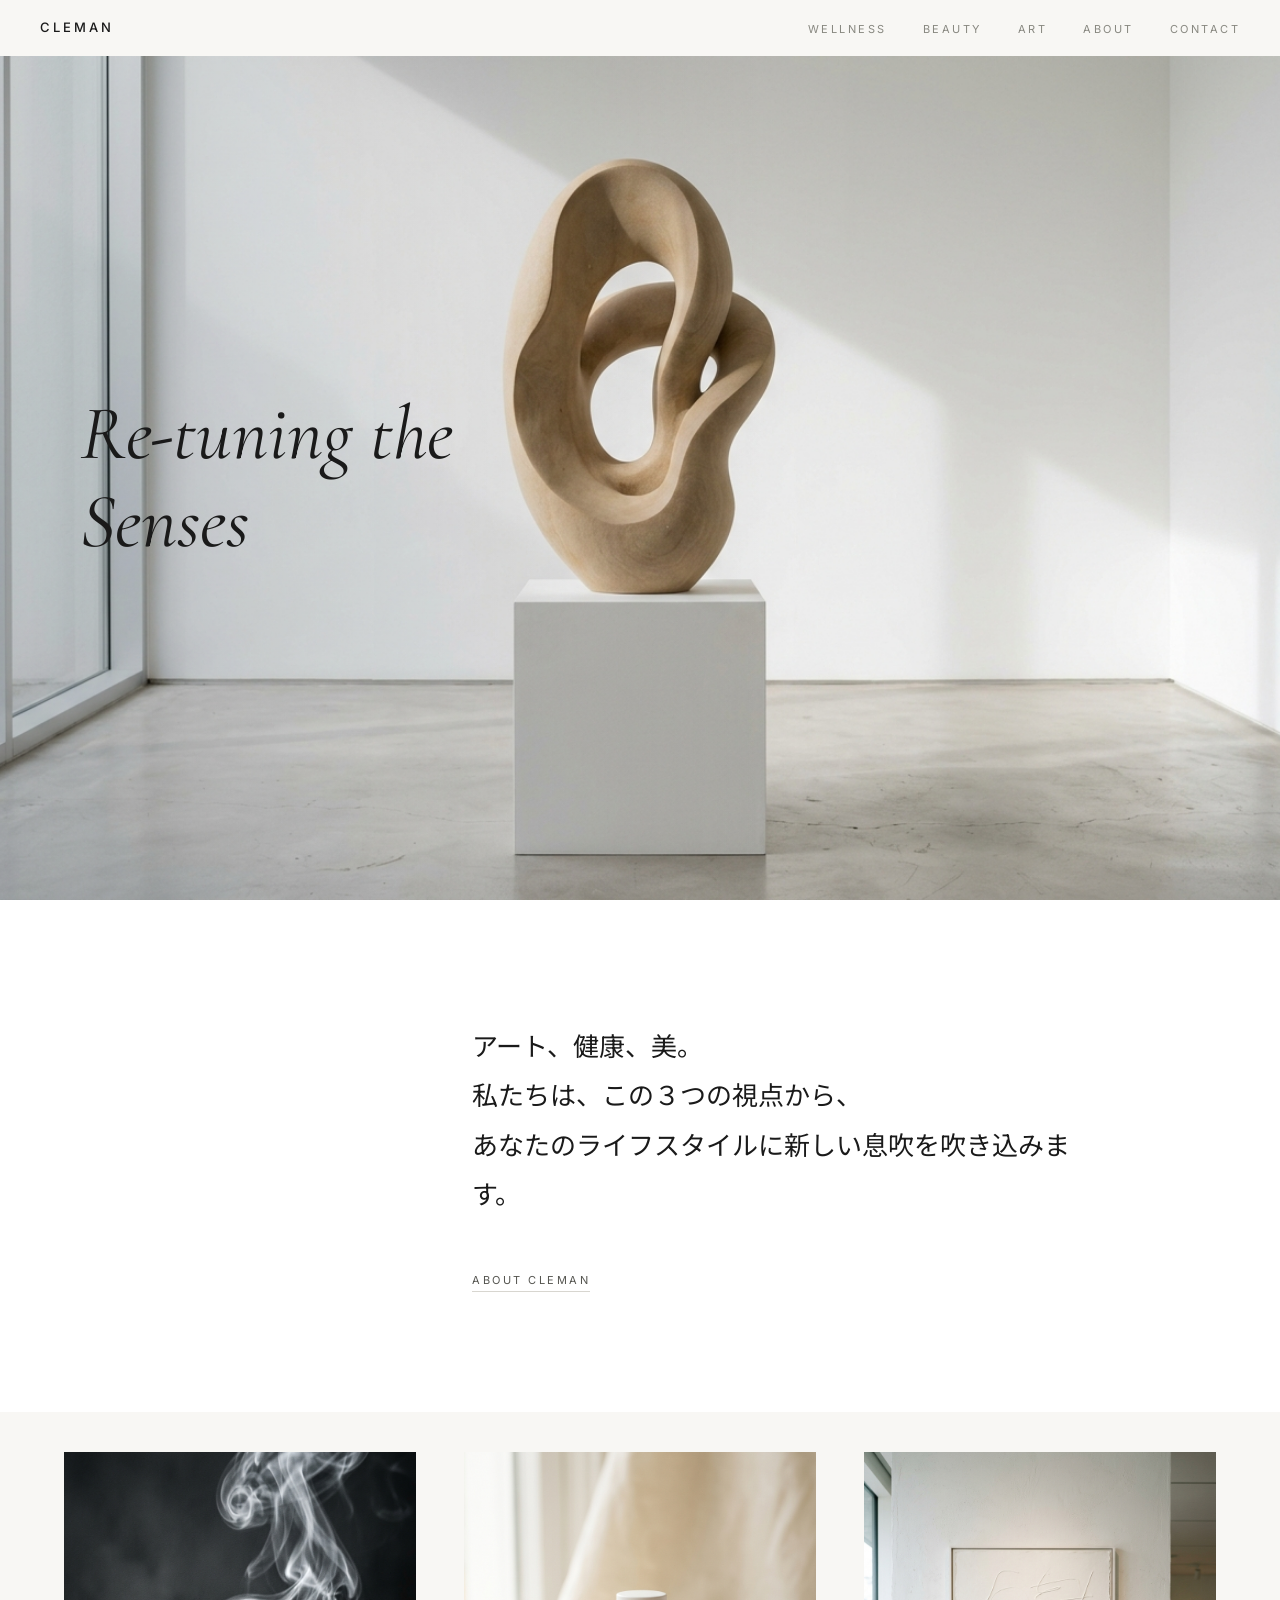
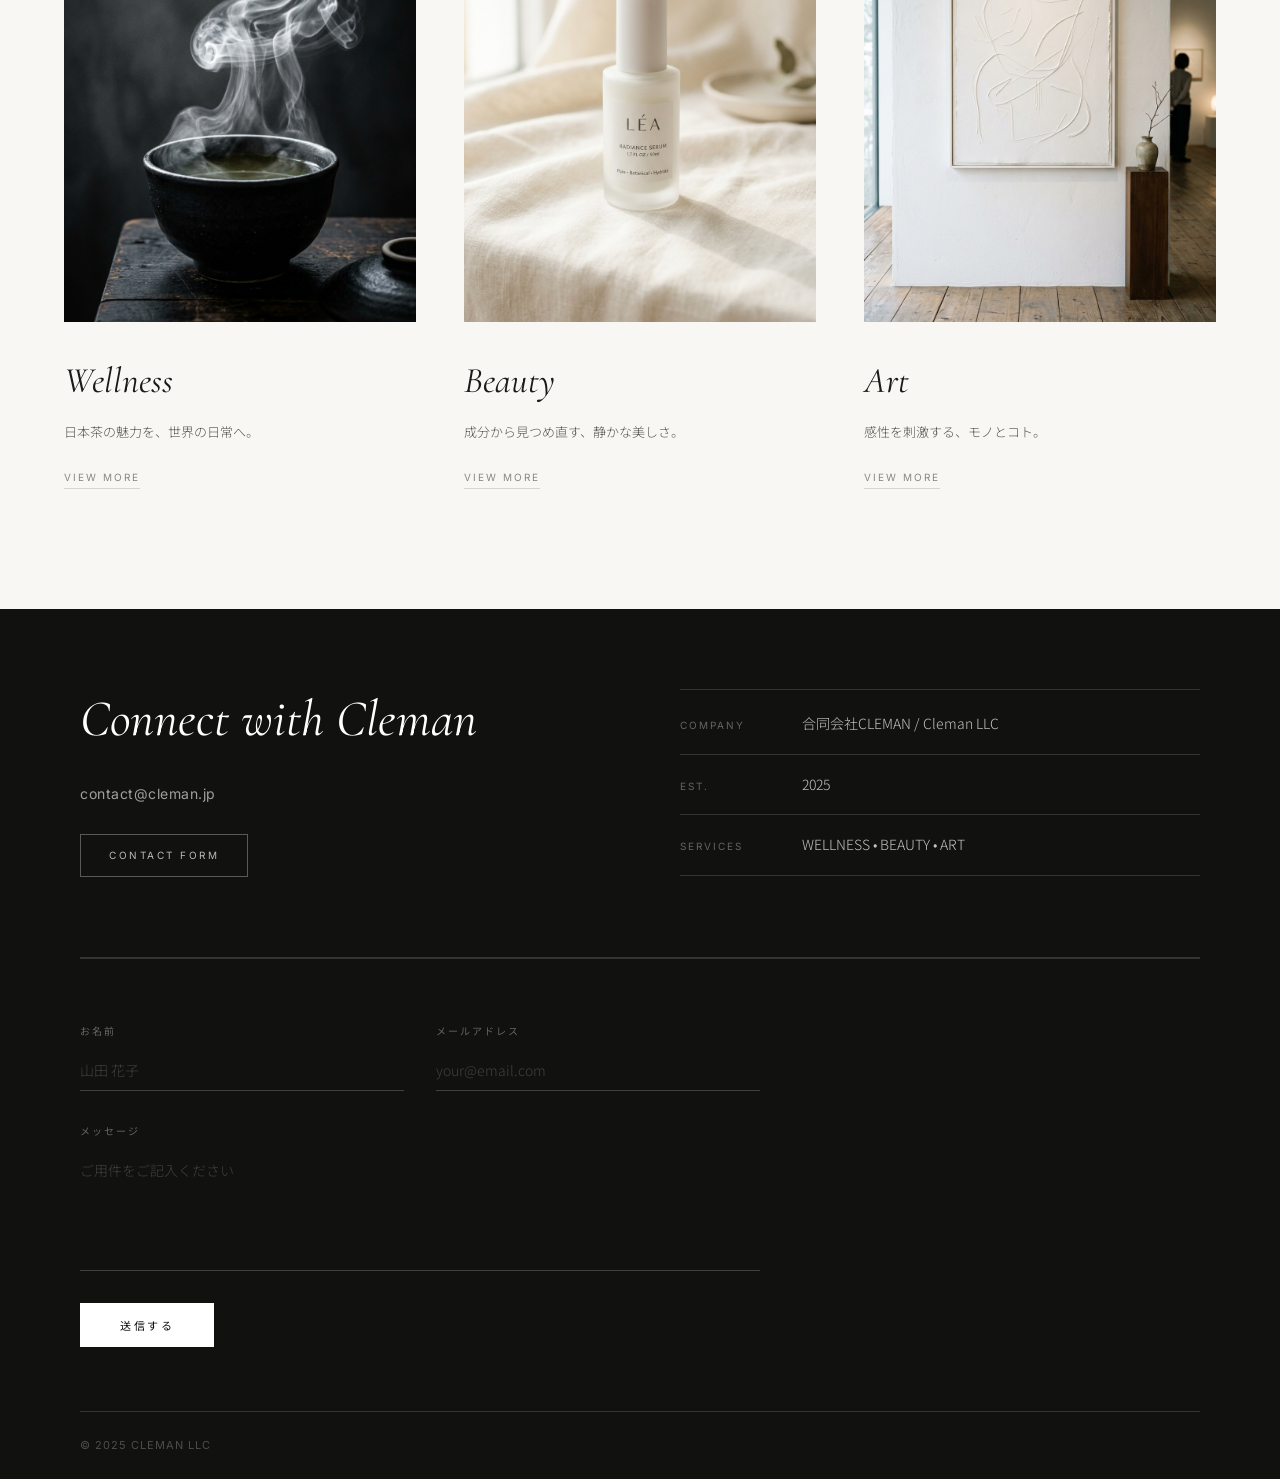
==== index.html @ aa6a466a "Initial commit: CLEMAN website redesign" ====
<!DOCTYPE html>
<html lang="ja">
<head>
  <meta charset="UTF-8">
  <meta name="viewport" content="width=device-width, initial-scale=1.0">

  <!-- SEO -->
  <title>CLEMAN | 合同会社クレマン</title>
  <meta name="description" content="CLEMAN（クレマン）は、Wellness・Beauty・Artを通じて、あなたのライフスタイルに新しい価値を提案します。">
  <meta name="keywords" content="CLEMAN,クレマン,Wellness,Beauty,Art,日本茶,スキンケア,ジュエリー,ライフスタイル,合同会社">
  <meta name="author" content="合同会社CLEMAN">
  <meta name="robots" content="index, follow">
  <link rel="canonical" href="https://cleman.jp/">

  <!-- Open Graph -->
  <meta property="og:type" content="website">
  <meta property="og:url" content="https://cleman.jp/">
  <meta property="og:title" content="CLEMAN | 合同会社クレマン">
  <meta property="og:description" content="CLEMAN（クレマン）は、Wellness・Beauty・Artを通じて、あなたのライフスタイルに新しい価値を提案します。">
  <meta property="og:image" content="https://cleman.jp/assets/hero.jpg">
  <meta property="og:locale" content="ja_JP">
  <meta property="og:site_name" content="CLEMAN">

  <!-- Twitter Card -->
  <meta name="twitter:card" content="summary_large_image">
  <meta name="twitter:title" content="CLEMAN | 合同会社クレマン">
  <meta name="twitter:description" content="CLEMAN（クレマン）は、Wellness・Beauty・Artを通じて、あなたのライフスタイルに新しい価値を提案します。">
  <meta name="twitter:image" content="https://cleman.jp/assets/hero.jpg">

  <!-- JSON-LD Structured Data -->
  <script type="application/ld+json">
  {
    "@context": "https://schema.org",
    "@type": "Organization",
    "name": "合同会社CLEMAN",
    "alternateName": "Cleman LLC",
    "url": "https://cleman.jp",
    "logo": "https://cleman.jp/assets/hero.jpg",
    "description": "CLEMAN（クレマン）は、Wellness・Beauty・Artを通じて、あなたのライフスタイルに新しい価値を提案します。",
    "foundingDate": "2025",
    "address": { "@type": "PostalAddress", "addressCountry": "JP" },
    "contactPoint": {
      "@type": "ContactPoint",
      "email": "contact@cleman.jp",
      "contactType": "customer service"
    }
  }
  </script>

  <link rel="preconnect" href="https://fonts.googleapis.com">
  <link rel="preconnect" href="https://fonts.gstatic.com" crossorigin>
  <link href="https://fonts.googleapis.com/css2?family=Cormorant+Garamond:ital,wght@0,300;0,400;1,300;1,400;1,500&family=Inter:wght@300;400;500&family=Noto+Sans+JP:wght@300;400&display=swap" rel="stylesheet">
  <link rel="stylesheet" href="styles.css">
</head>
<body>

  <!-- ── NAV ── -->
  <nav class="nav" id="nav">
    <a href="#home" class="nav-logo">CLEMAN</a>
    <ul class="nav-links" id="nav-links">
      <li><a href="#wellness" class="nav-link">WELLNESS</a></li>
      <li><a href="#beauty"   class="nav-link">BEAUTY</a></li>
      <li><a href="#art"      class="nav-link">ART</a></li>
      <li><a href="#about"    class="nav-link">ABOUT</a></li>
      <li><a href="#contact"  class="nav-link">CONTACT</a></li>
    </ul>
    <button class="nav-toggle" id="nav-toggle" aria-label="メニュー">
      <span></span><span></span>
    </button>
  </nav>

  <!-- ── HERO ── -->
  <section class="hero" id="home">
    <img src="assets/hero.jpg" alt="CLEMAN" class="hero-img">
    <div class="hero-overlay">
      <h1 class="hero-text"><em>Re-tuning the<br>Senses</em></h1>
    </div>
  </section>

  <!-- ── PHILOSOPHY ── -->
  <section class="philosophy" id="about">
    <div class="philosophy-inner">
      <p class="philosophy-headline">アート、健康、美。<br>私たちは、この３つの視点から、<br>あなたのライフスタイルに新しい息吹を吹き込みます。</p>
      <a href="#contact" class="philosophy-link">ABOUT CLEMAN</a>
    </div>
  </section>

  <!-- ── SERVICES GRID ── -->
  <section class="services-grid" id="services">
    <!-- Wellness -->
    <article class="service-card" id="wellness">
      <div class="card-img-wrap">
        <img src="assets/wellness.jpg" alt="Wellness">
      </div>
      <div class="card-body">
        <h2 class="card-title">Wellness</h2>
        <p class="card-sub">日本茶の魅力を、世界の日常へ。</p>
        <a href="wellness.html" class="card-link">VIEW MORE</a>
      </div>
    </article>

    <!-- Beauty -->
    <article class="service-card" id="beauty">
      <div class="card-img-wrap">
        <img src="assets/beauty.jpg" alt="Beauty">
      </div>
      <div class="card-body">
        <h2 class="card-title">Beauty</h2>
        <p class="card-sub">成分から見つめ直す、静かな美しさ。</p>
        <a href="beauty.html" class="card-link">VIEW MORE</a>
      </div>
    </article>

    <!-- Art -->
    <article class="service-card" id="art">
      <div class="card-img-wrap">
        <img src="assets/art.jpg" alt="Art">
      </div>
      <div class="card-body">
        <h2 class="card-title">Art</h2>
        <p class="card-sub">感性を刺激する、モノとコト。</p>
        <a href="art.html" class="card-link">VIEW MORE</a>
      </div>
    </article>
  </section>


  <!-- ── FOOTER / CONTACT ── -->
  <footer class="footer-dark" id="contact">
    <div class="footer-top">
      <div class="footer-left">
        <h2 class="footer-heading"><em>Connect with Cleman</em></h2>
        <a href="mailto:contact@cleman.jp" class="footer-email">contact@cleman.jp</a>
        <a href="#contact-form" class="footer-btn">CONTACT FORM</a>
      </div>
      <div class="footer-right">
        <div class="footer-info-row">
          <span class="fi-label">COMPANY</span>
          <span class="fi-value">合同会社CLEMAN / Cleman LLC</span>
        </div>
        <div class="footer-info-row">
          <span class="fi-label">EST.</span>
          <span class="fi-value">2025</span>
        </div>
        <div class="footer-info-row">
          <span class="fi-label">SERVICES</span>
          <span class="fi-value">WELLNESS &bull; BEAUTY &bull; ART</span>
        </div>
      </div>
    </div>

    <!-- Contact Form -->
    <div class="footer-form-wrap" id="contact-form">
      <form class="contact-form"
            action="https://formsubmit.co/contact@cleman.jp" method="POST">
        <input type="hidden" name="_subject" value="CLEMANへのお問い合わせ">
        <input type="hidden" name="_next" value="https://cleman.jp">
        <input type="hidden" name="_captcha" value="false">
        <div class="form-row">
          <div class="form-group">
            <label for="name">お名前</label>
            <input type="text" id="name" name="name" required placeholder="山田 花子">
          </div>
          <div class="form-group">
            <label for="email">メールアドレス</label>
            <input type="email" id="email" name="email" required placeholder="your@email.com">
          </div>
        </div>
        <div class="form-group">
          <label for="message">メッセージ</label>
          <textarea id="message" name="message" required rows="5"
                    placeholder="ご用件をご記入ください"></textarea>
        </div>
        <button type="submit" class="submit-btn">送信する</button>
      </form>
    </div>

    <div class="footer-bottom">
      <span>&copy; 2025 CLEMAN LLC</span>
    </div>
  </footer>

  <script src="script.js"></script>
</body>
</html>
---- styles.css ----
/* =============================================
   CLEMAN — Scrollable Single-Page Design
   ============================================= */

*, *::before, *::after { box-sizing: border-box; margin: 0; padding: 0; }

:root {
  --bg:      #f8f7f4;
  --white:   #ffffff;
  --dark:    #111110;
  --ink:     #1a1a1a;
  --mid:     #555550;
  --soft:    #888880;
  --rule:    #d8d6d0;
  --rule-dk: rgba(255,255,255,0.15);

  --serif: 'Cormorant Garamond', Georgia, serif;
  --sans:  'Inter', 'Noto Sans JP', sans-serif;
  --ja:    'Noto Sans JP', sans-serif;

  --nav-h: 56px;
  --ease:  cubic-bezier(0.4, 0, 0.2, 1);
}

html { scroll-behavior: smooth; }

body {
  background: var(--bg);
  color: var(--ink);
  font-family: var(--sans);
  font-size: 15px;
  line-height: 1.7;
  -webkit-font-smoothing: antialiased;
}

img { display: block; width: 100%; height: 100%; object-fit: cover; }
a   { color: inherit; text-decoration: none; }
ul  { list-style: none; }

/* ── scroll offset for fixed nav ── */
[id] { scroll-margin-top: var(--nav-h); }

/* =============================================
   NAV
   ============================================= */
.nav {
  position: fixed;
  top: 0; left: 0; right: 0;
  height: var(--nav-h);
  display: flex;
  align-items: center;
  justify-content: space-between;
  padding: 0 40px;
  background: var(--bg);
  z-index: 100;
  transition: border-color 0.3s var(--ease), background 0.3s var(--ease);
  border-bottom: 1px solid transparent;
}
.nav.scrolled { border-bottom-color: var(--rule); }

.nav-logo {
  font-family: var(--sans);
  font-weight: 500;
  font-size: 13px;
  letter-spacing: 3px;
  color: var(--ink);
}

.nav-links {
  display: flex;
  gap: 36px;
  list-style: none;
}

.nav-link {
  font-size: 11px;
  letter-spacing: 2.5px;
  color: var(--soft);
  transition: color 0.25s var(--ease);
  position: relative;
}
.nav-link::after {
  content: '';
  position: absolute;
  bottom: -2px; left: 0;
  width: 0; height: 1px;
  background: var(--ink);
  transition: width 0.3s var(--ease);
}
.nav-link:hover { color: var(--ink); }
.nav-link:hover::after,
.nav-link.active::after { width: 100%; }
.nav-link.active { color: var(--ink); }

.nav-toggle {
  display: none;
  flex-direction: column;
  gap: 5px;
  background: none;
  border: none;
  cursor: pointer;
  padding: 4px;
}
.nav-toggle span {
  display: block;
  width: 22px; height: 1px;
  background: var(--ink);
  transition: all 0.3s var(--ease);
}

/* =============================================
   HERO
   ============================================= */
.hero {
  position: relative;
  width: 100%;
  height: calc(100vh - var(--nav-h));
  margin-top: var(--nav-h);
  overflow: hidden;
}

.hero-img {
  width: 100%; height: 100%;
  object-fit: cover;
  object-position: center;
  transition: transform 0.8s var(--ease);
}

.hero-overlay {
  position: absolute;
  inset: 0;
  display: flex;
  align-items: center;
  justify-content: flex-start;
  padding: 0 80px;
  background: linear-gradient(to right, rgba(0,0,0,0.18) 0%, transparent 60%);
}

.hero-text {
  font-family: var(--serif);
  font-weight: 400;
  font-size: clamp(42px, 6vw, 80px);
  line-height: 1.15;
  color: var(--ink);
  max-width: 600px;
}

/* =============================================
   PHILOSOPHY
   ============================================= */
.philosophy {
  background: var(--white);
  padding: 120px 80px;
}

.philosophy-inner {
  max-width: 640px;
  margin: 0 auto 0 35%;
}

.philosophy-headline {
  font-family: var(--ja);
  font-weight: 400;
  font-size: clamp(18px, 2.4vw, 26px);
  line-height: 1.9;
  color: var(--ink);
  margin-bottom: 48px;
}

.philosophy-link {
  display: inline-block;
  font-size: 11px;
  letter-spacing: 2.5px;
  color: var(--mid);
  border-bottom: 1px solid var(--rule);
  padding-bottom: 2px;
  transition: color 0.2s var(--ease), border-color 0.2s var(--ease);
}
.philosophy-link:hover { color: var(--ink); border-color: var(--ink); }

/* =============================================
   SERVICES GRID
   ============================================= */
.services-grid {
  background: var(--bg);
  display: grid;
  grid-template-columns: repeat(3, 1fr);
  gap: 0;
  padding: 0 40px 80px;
}

.service-card {
  padding: 40px 24px;
}

.card-img-wrap {
  width: 100%;
  aspect-ratio: 3/4;
  overflow: hidden;
  background: #e4e0d8;
  margin-bottom: 28px;
}

.card-img-wrap img {
  width: 100%; height: 100%;
  object-fit: cover;
  transition: transform 0.7s var(--ease);
}
.service-card:hover .card-img-wrap img { transform: scale(1.04); }

.card-title {
  font-family: var(--serif);
  font-style: italic;
  font-weight: 400;
  font-size: clamp(24px, 3vw, 36px);
  color: var(--ink);
  margin-bottom: 10px;
}

.card-sub {
  font-family: var(--ja);
  font-weight: 300;
  font-size: 13px;
  color: var(--mid);
  line-height: 1.7;
  margin-bottom: 20px;
}

.card-link {
  display: inline-block;
  font-size: 10px;
  letter-spacing: 2px;
  color: var(--soft);
  border-bottom: 1px solid var(--rule);
  padding-bottom: 2px;
  transition: color 0.2s var(--ease), border-color 0.2s var(--ease);
}
.card-link:hover { color: var(--ink); border-color: var(--ink); }

/* =============================================
   SERVICE DETAIL SECTIONS
   ============================================= */
.service-detail {
  background: var(--white);
  border-top: 1px solid var(--rule);
}

.detail-heading {
  font-family: var(--serif);
  font-weight: 400;
  font-size: clamp(48px, 7vw, 88px);
  line-height: 1;
  padding: 52px 80px 40px;
  border-bottom: 1px solid var(--rule);
}

.detail-layout {
  display: grid;
  grid-template-columns: 46% 1fr;
  min-height: 520px;
}

.detail-img {
  overflow: hidden;
  background: #e8e4de;
}

.detail-img img {
  width: 100%; height: 100%;
  object-fit: cover;
  transition: transform 0.8s var(--ease);
}
.service-detail:hover .detail-img img { transform: scale(1.03); }

.detail-content {
  padding: 64px 80px 64px 72px;
  display: flex;
  flex-direction: column;
  justify-content: center;
}

.detail-headline {
  font-family: var(--ja);
  font-weight: 400;
  font-size: clamp(20px, 2.5vw, 28px);
  line-height: 1.7;
  margin-bottom: 28px;
}

.detail-desc {
  font-family: var(--ja);
  font-weight: 300;
  font-size: 13.5px;
  line-height: 2;
  color: var(--mid);
  margin-bottom: 40px;
  max-width: 480px;
}

.detail-list {
  border-top: 1px solid var(--rule);
}
.detail-list li {
  font-family: var(--ja);
  font-weight: 300;
  font-size: 13px;
  color: var(--mid);
  padding: 14px 0;
  border-bottom: 1px solid var(--rule);
  letter-spacing: 0.04em;
  transition: color 0.2s var(--ease), padding-left 0.2s var(--ease);
}
.detail-list li:hover { color: var(--ink); padding-left: 8px; }

/* =============================================
   DARK FOOTER
   ============================================= */
.footer-dark {
  background: var(--dark);
  color: rgba(255,255,255,0.85);
  padding: 80px 80px 0;
}

.footer-top {
  display: grid;
  grid-template-columns: 1fr 1fr;
  gap: 80px;
  padding-bottom: 80px;
  border-bottom: 1px solid var(--rule-dk);
}

.footer-heading {
  font-family: var(--serif);
  font-weight: 400;
  font-size: clamp(32px, 4vw, 54px);
  line-height: 1.2;
  color: #ffffff;
  margin-bottom: 32px;
}

.footer-email {
  display: block;
  font-size: 14px;
  letter-spacing: 0.5px;
  color: rgba(255,255,255,0.6);
  margin-bottom: 28px;
  transition: color 0.2s var(--ease);
}
.footer-email:hover { color: #ffffff; }

.footer-btn {
  display: inline-block;
  border: 1px solid rgba(255,255,255,0.3);
  padding: 12px 28px;
  font-size: 10px;
  letter-spacing: 2.5px;
  color: rgba(255,255,255,0.7);
  transition: all 0.25s var(--ease);
}
.footer-btn:hover {
  border-color: rgba(255,255,255,0.7);
  color: #ffffff;
}

.footer-right {
  border-top: 1px solid var(--rule-dk);
  padding-top: 4px;
}

.footer-info-row {
  display: flex;
  gap: 32px;
  align-items: baseline;
  padding: 18px 0;
  border-bottom: 1px solid var(--rule-dk);
}

.fi-label {
  font-size: 10px;
  letter-spacing: 2px;
  color: rgba(255,255,255,0.35);
  min-width: 90px;
  flex-shrink: 0;
}

.fi-value {
  font-family: var(--ja);
  font-weight: 300;
  font-size: 14px;
  color: rgba(255,255,255,0.75);
}

/* Contact Form in footer */
.footer-form-wrap {
  padding: 64px 0;
  border-top: 1px solid var(--rule-dk);
  margin-top: 0;
}

.contact-form {
  display: flex;
  flex-direction: column;
  gap: 32px;
  max-width: 680px;
}

.form-row {
  display: grid;
  grid-template-columns: 1fr 1fr;
  gap: 32px;
}

.form-group {
  display: flex;
  flex-direction: column;
  gap: 10px;
}

.form-group label {
  font-size: 10px;
  letter-spacing: 2px;
  color: rgba(255,255,255,0.35);
}

.form-group input,
.form-group textarea {
  background: transparent;
  border: none;
  border-bottom: 1px solid rgba(255,255,255,0.2);
  padding: 10px 0;
  font-family: var(--ja);
  font-size: 14px;
  font-weight: 300;
  color: rgba(255,255,255,0.85);
  outline: none;
  transition: border-color 0.25s var(--ease);
  resize: none;
  width: 100%;
}
.form-group input::placeholder,
.form-group textarea::placeholder { color: rgba(255,255,255,0.2); }
.form-group input:focus,
.form-group textarea:focus { border-bottom-color: rgba(255,255,255,0.6); }

.submit-btn {
  align-self: flex-start;
  background: #ffffff;
  color: var(--dark);
  border: none;
  padding: 14px 40px;
  font-family: var(--sans);
  font-size: 11px;
  letter-spacing: 2.5px;
  cursor: pointer;
  transition: background 0.25s var(--ease), color 0.25s var(--ease);
}
.submit-btn:hover { background: rgba(255,255,255,0.85); }

.footer-bottom {
  padding: 24px 0;
  font-size: 11px;
  letter-spacing: 1px;
  color: rgba(255,255,255,0.25);
  border-top: 1px solid var(--rule-dk);
}

/* =============================================
   RESPONSIVE
   ============================================= */
@media (max-width: 900px) {
  .nav { padding: 0 24px; }
  .nav-links {
    display: none;
    flex-direction: column;
    gap: 0;
  }
  .nav-links.open {
    display: flex;
    position: fixed;
    top: var(--nav-h);
    left: 0; right: 0;
    background: var(--bg);
    border-bottom: 1px solid var(--rule);
    padding: 16px 24px 24px;
  }
  .nav-links.open .nav-link { padding: 12px 0; font-size: 12px; }
  .nav-toggle { display: flex; }

  .hero-overlay { padding: 0 32px; }
  .philosophy { padding: 80px 32px; }
  .philosophy-inner { margin: 0; }

  .services-grid {
    grid-template-columns: 1fr;
    padding: 0 24px 60px;
  }

  .detail-heading { padding: 40px 24px 28px; }
  .detail-layout { grid-template-columns: 1fr; }
  .detail-img { min-height: 300px; max-height: 380px; }
  .detail-content { padding: 40px 24px; }

  .footer-dark { padding: 60px 24px 0; }
  .footer-top { grid-template-columns: 1fr; gap: 48px; }
  .form-row { grid-template-columns: 1fr; }
}

@media (max-width: 480px) {
  .hero-text { font-size: 36px; }
  .philosophy { padding: 60px 20px; }
  .detail-heading { font-size: 40px; }
}

/* ─── Sub-page: Back bar ─────────────────────────────── */
.back-bar {
  padding: 80px 80px 0;
}
.back-link {
  font-size: 11px;
  letter-spacing: 2px;
  color: var(--soft);
  transition: color 0.2s;
}
.back-link:hover { color: var(--ink); }

/* ─── Sub-page: Simple footer ────────────────────────── */
.footer-simple {
  padding: 32px 80px;
  border-top: 1px solid var(--rule);
  font-size: 11px;
  letter-spacing: 1px;
  color: var(--soft);
  margin-top: 80px;
}
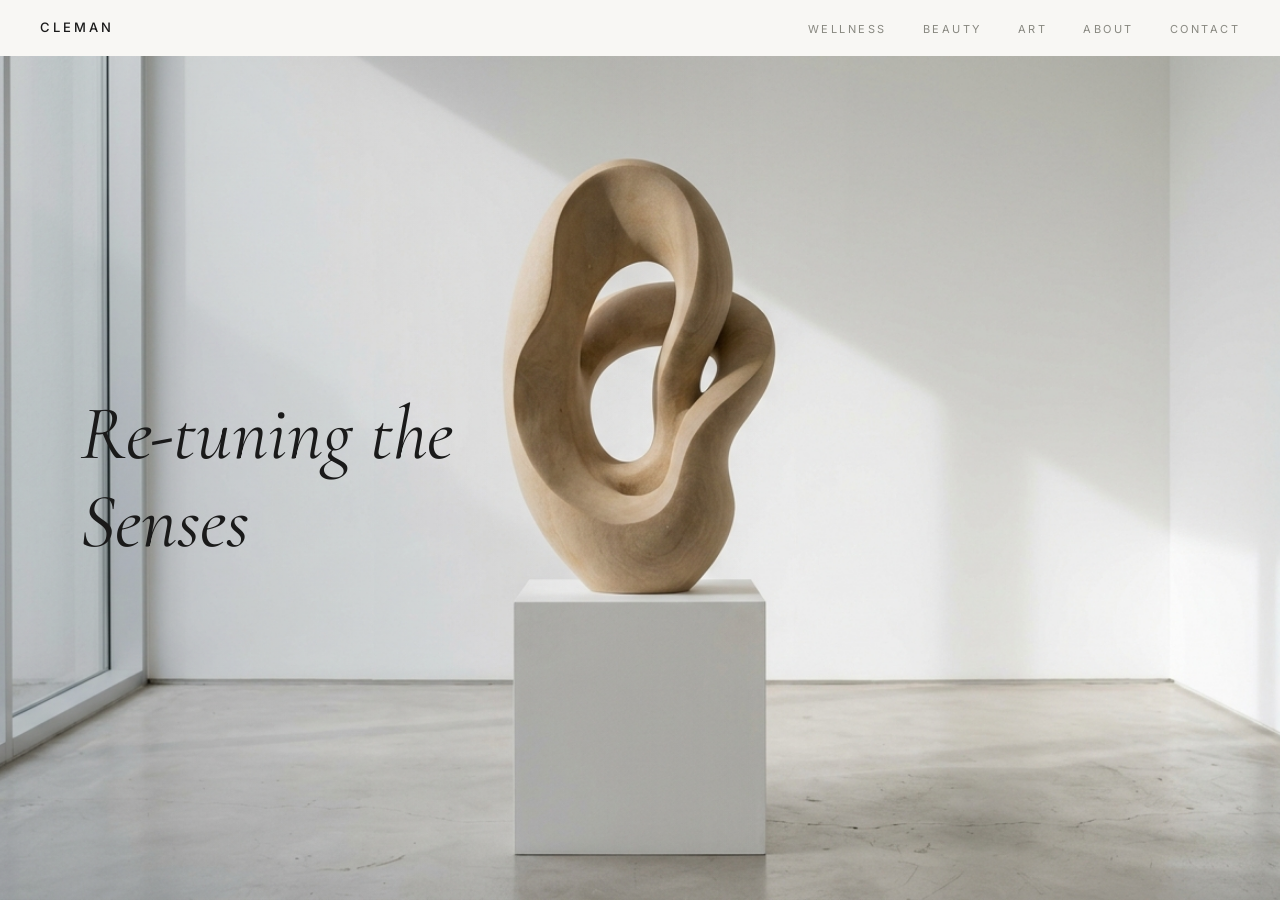
==== commit 7ace8f69: "Change to separate pages layout" ====
--- a/index.html
+++ b/index.html
@@ -58,11 +58,11 @@
   <nav class="nav" id="nav">
     <a href="#home" class="nav-logo">CLEMAN</a>
     <ul class="nav-links" id="nav-links">
-      <li><a href="#wellness" class="nav-link">WELLNESS</a></li>
-      <li><a href="#beauty"   class="nav-link">BEAUTY</a></li>
-      <li><a href="#art"      class="nav-link">ART</a></li>
-      <li><a href="#about"    class="nav-link">ABOUT</a></li>
-      <li><a href="#contact"  class="nav-link">CONTACT</a></li>
+      <li><a href="wellness.html" class="nav-link">WELLNESS</a></li>
+      <li><a href="beauty.html"   class="nav-link">BEAUTY</a></li>
+      <li><a href="art.html"      class="nav-link">ART</a></li>
+      <li><a href="about.html"    class="nav-link">ABOUT</a></li>
+      <li><a href="contact.html"  class="nav-link">CONTACT</a></li>
     </ul>
     <button class="nav-toggle" id="nav-toggle" aria-label="メニュー">
       <span></span><span></span>
@@ -77,109 +77,6 @@
     </div>
   </section>
 
-  <!-- ── PHILOSOPHY ── -->
-  <section class="philosophy" id="about">
-    <div class="philosophy-inner">
-      <p class="philosophy-headline">アート、健康、美。<br>私たちは、この３つの視点から、<br>あなたのライフスタイルに新しい息吹を吹き込みます。</p>
-      <a href="#contact" class="philosophy-link">ABOUT CLEMAN</a>
-    </div>
-  </section>
-
-  <!-- ── SERVICES GRID ── -->
-  <section class="services-grid" id="services">
-    <!-- Wellness -->
-    <article class="service-card" id="wellness">
-      <div class="card-img-wrap">
-        <img src="assets/wellness.jpg" alt="Wellness">
-      </div>
-      <div class="card-body">
-        <h2 class="card-title">Wellness</h2>
-        <p class="card-sub">日本茶の魅力を、世界の日常へ。</p>
-        <a href="wellness.html" class="card-link">VIEW MORE</a>
-      </div>
-    </article>
-
-    <!-- Beauty -->
-    <article class="service-card" id="beauty">
-      <div class="card-img-wrap">
-        <img src="assets/beauty.jpg" alt="Beauty">
-      </div>
-      <div class="card-body">
-        <h2 class="card-title">Beauty</h2>
-        <p class="card-sub">成分から見つめ直す、静かな美しさ。</p>
-        <a href="beauty.html" class="card-link">VIEW MORE</a>
-      </div>
-    </article>
-
-    <!-- Art -->
-    <article class="service-card" id="art">
-      <div class="card-img-wrap">
-        <img src="assets/art.jpg" alt="Art">
-      </div>
-      <div class="card-body">
-        <h2 class="card-title">Art</h2>
-        <p class="card-sub">感性を刺激する、モノとコト。</p>
-        <a href="art.html" class="card-link">VIEW MORE</a>
-      </div>
-    </article>
-  </section>
-
-
-  <!-- ── FOOTER / CONTACT ── -->
-  <footer class="footer-dark" id="contact">
-    <div class="footer-top">
-      <div class="footer-left">
-        <h2 class="footer-heading"><em>Connect with Cleman</em></h2>
-        <a href="mailto:contact@cleman.jp" class="footer-email">contact@cleman.jp</a>
-        <a href="#contact-form" class="footer-btn">CONTACT FORM</a>
-      </div>
-      <div class="footer-right">
-        <div class="footer-info-row">
-          <span class="fi-label">COMPANY</span>
-          <span class="fi-value">合同会社CLEMAN / Cleman LLC</span>
-        </div>
-        <div class="footer-info-row">
-          <span class="fi-label">EST.</span>
-          <span class="fi-value">2025</span>
-        </div>
-        <div class="footer-info-row">
-          <span class="fi-label">SERVICES</span>
-          <span class="fi-value">WELLNESS &bull; BEAUTY &bull; ART</span>
-        </div>
-      </div>
-    </div>
-
-    <!-- Contact Form -->
-    <div class="footer-form-wrap" id="contact-form">
-      <form class="contact-form"
-            action="https://formsubmit.co/contact@cleman.jp" method="POST">
-        <input type="hidden" name="_subject" value="CLEMANへのお問い合わせ">
-        <input type="hidden" name="_next" value="https://cleman.jp">
-        <input type="hidden" name="_captcha" value="false">
-        <div class="form-row">
-          <div class="form-group">
-            <label for="name">お名前</label>
-            <input type="text" id="name" name="name" required placeholder="山田 花子">
-          </div>
-          <div class="form-group">
-            <label for="email">メールアドレス</label>
-            <input type="email" id="email" name="email" required placeholder="your@email.com">
-          </div>
-        </div>
-        <div class="form-group">
-          <label for="message">メッセージ</label>
-          <textarea id="message" name="message" required rows="5"
-                    placeholder="ご用件をご記入ください"></textarea>
-        </div>
-        <button type="submit" class="submit-btn">送信する</button>
-      </form>
-    </div>
-
-    <div class="footer-bottom">
-      <span>&copy; 2025 CLEMAN LLC</span>
-    </div>
-  </footer>
-
   <script src="script.js"></script>
 </body>
 </html>
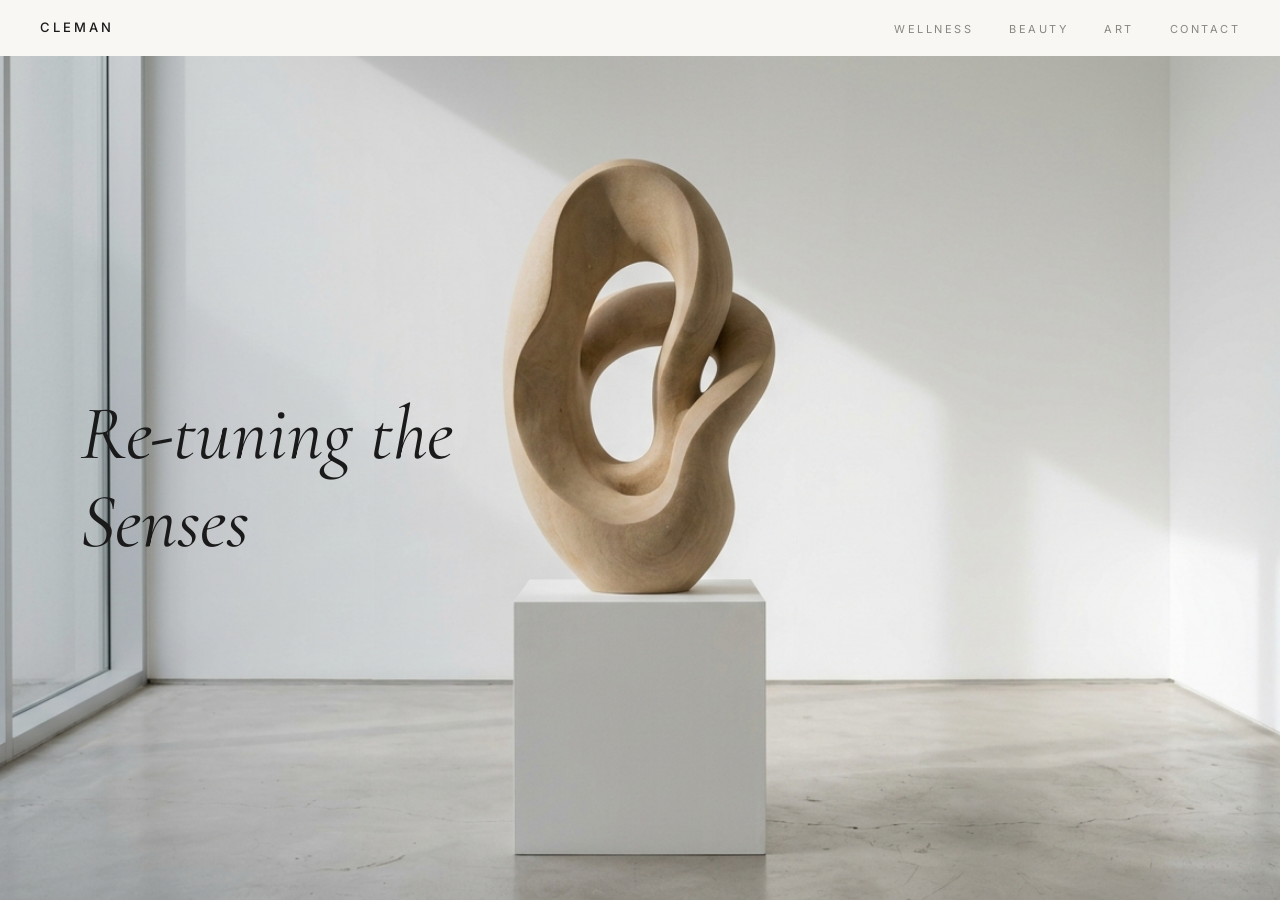
==== commit 4e68ce73: "Remove About page and links" ====
--- a/index.html
+++ b/index.html
@@ -61,7 +61,6 @@
       <li><a href="wellness.html" class="nav-link">WELLNESS</a></li>
       <li><a href="beauty.html"   class="nav-link">BEAUTY</a></li>
       <li><a href="art.html"      class="nav-link">ART</a></li>
-      <li><a href="about.html"    class="nav-link">ABOUT</a></li>
       <li><a href="contact.html"  class="nav-link">CONTACT</a></li>
     </ul>
     <button class="nav-toggle" id="nav-toggle" aria-label="メニュー">
